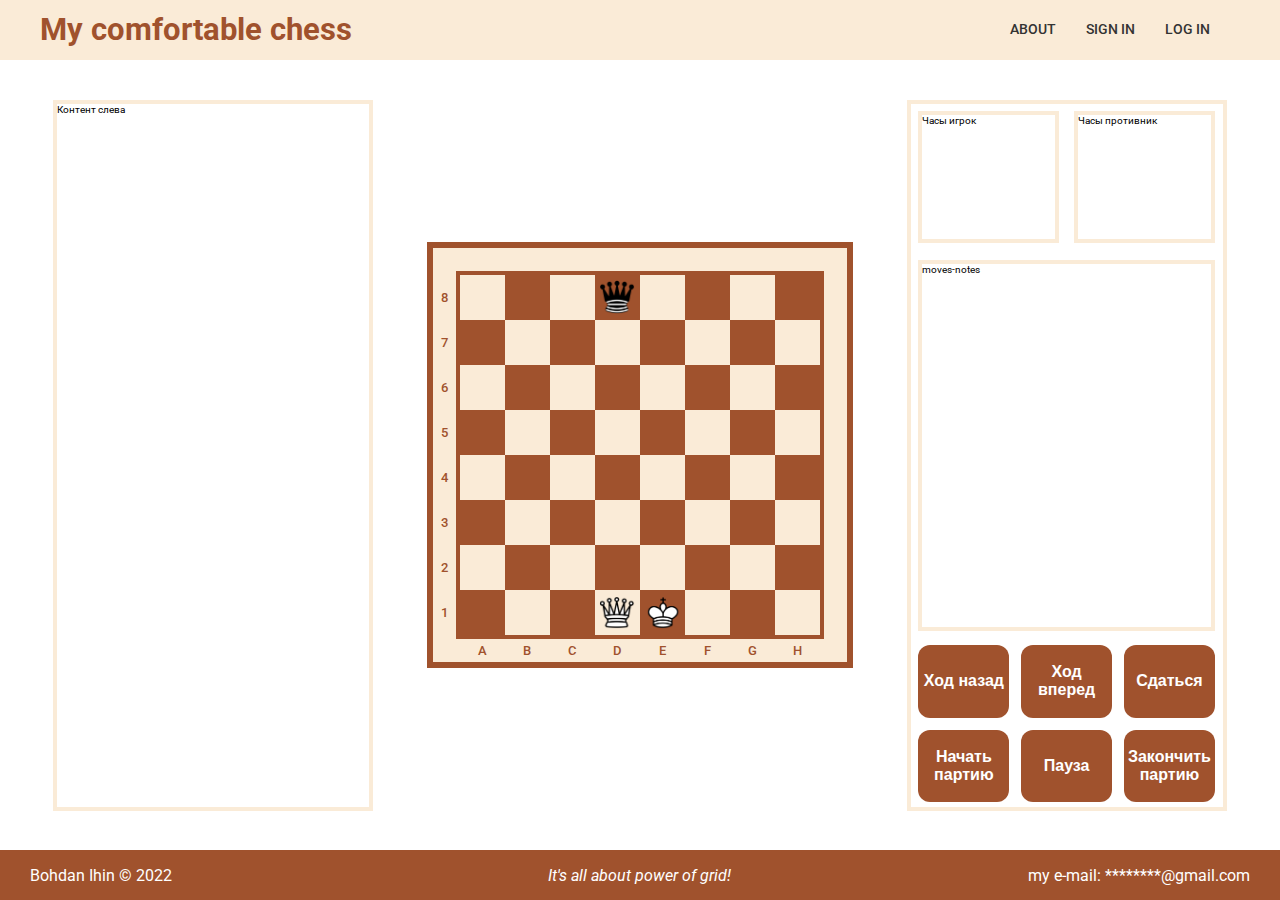
==== index.html @ 809a9d2a "Buttons, change names of files." ====
<!DOCTYPE html>
<html lang="en">
  <head>
    <meta charset="UTF-8" />
    <meta http-equiv="X-UA-Compatible" content="IE=edge" />
    <meta name="viewport" content="width=device-width, initial-scale=1.0" />
    <link rel="preconnect" href="https://fonts.googleapis.com" />
    <link rel="preconnect" href="https://fonts.gstatic.com" crossorigin />
    <link
      href="https://fonts.googleapis.com/css2?family=Roboto:wght@400;500;700&display=swap"
      rel="stylesheet"
    />
    <link rel="stylesheet" href="style.css" />
    <title>Bohdan chess app</title>
  </head>
  <body>
    <header class="main-header">
      <h1>My comfortable chess</h1>
      <nav>
        <ul class="main-nav">
          <li><a href="#" class="main-nav-link">About</a></li>
          <li><a href="#" class="main-nav-link">Sign in</a></li>
          <li><a href="#" class="main-nav-link">Log in</a></li>
        </ul>
      </nav>
    </header>
    <section class="section-left">Контент слева</section>
    <section class="сhess-board">
      <div class="border-left">
        <div>8</div>
        <div>7</div>
        <div>6</div>
        <div>5</div>
        <div>4</div>
        <div>3</div>
        <div>2</div>
        <div>1</div>
      </div>
      <div class="border-bottom">
        <div>A</div>
        <div>B</div>
        <div>C</div>
        <div>D</div>
        <div>E</div>
        <div>F</div>
        <div>G</div>
        <div>H</div>
      </div>
      <div class="board-center">
        <div class="a8"></div>
        <div class="b8 black"></div>
        <div class="c8"></div>
        <div class="d8 black">
          <img
            src="img/chess-black-queen.png"
            alt="Chess black queen"
            class="chessman"
          />
        </div>
        <div class="e8"></div>
        <div class="f8 black"></div>
        <div class="g8"></div>
        <div class="h8 black"></div>
        <div class="a7 black"></div>
        <div class="b7"></div>
        <div class="c7 black"></div>
        <div class="d7"></div>
        <div class="e7 black"></div>
        <div class="f7"></div>
        <div class="g7 black"></div>
        <div class="h7"></div>
        <div class="a6"></div>
        <div class="b6 black"></div>
        <div class="c6"></div>
        <div class="d6 black"></div>
        <div class="e6"></div>
        <div class="f6 black"></div>
        <div class="g6"></div>
        <div class="h6 black"></div>
        <div class="a5 black"></div>
        <div class="b5"></div>
        <div class="c5 black"></div>
        <div class="d5"></div>
        <div class="e5 black"></div>
        <div class="f5"></div>
        <div class="g5 black"></div>
        <div class="h5"></div>
        <div class="a4"></div>
        <div class="b4 black"></div>
        <div class="c4"></div>
        <div class="d4 black"></div>
        <div class="e4"></div>
        <div class="f4 black"></div>
        <div class="g4"></div>
        <div class="h4 black"></div>
        <div class="a3 black"></div>
        <div class="b3"></div>
        <div class="c3 black"></div>
        <div class="d3"></div>
        <div class="e3 black"></div>
        <div class="f3"></div>
        <div class="g3 black"></div>
        <div class="h3"></div>
        <div class="a2"></div>
        <div class="b2 black"></div>
        <div class="c2"></div>
        <div class="d2 black"></div>
        <div class="e2"></div>
        <div class="f2 black"></div>
        <div class="g2"></div>
        <div class="h2 black"></div>
        <div class="a1 black"></div>
        <div class="b1"></div>
        <div class="c1 black"></div>
        <div class="d1">
          <img
            src="img/chess-white-queen.png"
            alt="Chess white queen"
            class="chessman"
          />
        </div>
        <div class="e1 black">
          <img
            src="img/chess-white-king.png"
            alt="Chess white king"
            class="chessman"
          />
        </div>
        <div class="f1"></div>
        <div class="g1 black"></div>
        <div class="h1"></div>
      </div>
    </section>
    <section class="section-right">
      <div class="clock-left">Часы игрок</div>
      <div class="clock-right">Часы противник</div>
      <div class="moves-notes">moves-notes</div>
      <div class="six-buttons">
        <button class="btn">Ход назад</button>
        <button class="btn">Ход вперед</button>
        <button class="btn">Сдаться</button>   
        <button class="btn">Начать партию</button>
        <button class="btn">Пауза</button>
        <button class="btn">Закончить партию</button>
      </div>
    </section>
    <footer>
      <p class="copyright">Bohdan Ihin &#169 2022</p>
      <p class="tagline">It's all about power of grid!</p>
      <p class="e-mail">my e-mail: ********@gmail.com</p>
    </footer>
  </body>
</html>
---- style.css ----
/* GENERAL */

* {
  margin: 0;
  padding: 0;
  box-sizing: border-box;
}

html {
  font-size: 62.5%;
}

body {
  display: grid;
  grid-template-rows: 6rem 1fr 5rem;
  grid-template-columns: 1fr 1fr 1fr;
  align-items: center;
  font-family: "Roboto", sans-serif;
  height: 100vh;
}

/* HEADER */

.main-header {
  background-color: antiquewhite;
  color: sienna;
  padding-top: 0.8rem;
  padding-bottom: 1rem;
  grid-column: 1 / -1;
  height: 6rem;
  display: flex;
  align-items: center;
  justify-content: space-between;
}

h1 {
  text-align: left;
  margin-left: 4rem;
  font-size: 3.1rem;
}

.main-nav {
  display: flex;
  gap: 3rem;
  align-items: center;
  list-style: none;
  font-size: 1.4rem;
  text-transform: uppercase;
  margin-right: 7rem;
}

.main-nav-link:link,
.main-nav-link:visited {
  text-decoration: none;
  color: #333;
  font-weight: 500;
  transition: all 0.3s;
}

.main-nav-link:hover,
.main-nav-link:active {
  color: sienna;
}

/* SECTION LEFT */

.section-left {
  min-width: 30rem;
  grid-column: 1 / 2;
  grid-row: 2 / 3;
  width: 75%;
  height: 90%;
  justify-self: center;
  border: 4px solid antiquewhite;
}

/* SECTION CHESS BORDER */

.сhess-board {
  display: grid;
  grid-template-columns: 0.5fr repeat(8, 1fr) 0.5fr;
  grid-template-rows: 0.5fr repeat(8, 1fr) 0.5fr;
  background-color: antiquewhite;
  min-height: 40rem;
  min-width: 40rem;
  border: 6px solid sienna;
  grid-column: 2 / 3;
  grid-row: 2 / 3;
}

.border-left {
  grid-column: 1 / 2;
  grid-row: 2 / -2;
  display: grid;
  grid-auto-rows: repeat(8, 1fr);
  align-items: center;
  justify-items: center;
  color: sienna;
  font-size: 1.28rem;
  font-weight: 500;
  border-top: 4px solid antiquewhite;
  border-bottom: 4px solid antiquewhite;
}

.border-bottom {
  grid-column: 2 / -2;
  grid-row: -2 / -1;
  display: grid;
  grid-template-columns: repeat(8, 1fr);
  align-items: center;
  justify-items: center;
  color: sienna;
  font-size: 1.28rem;
  font-weight: 500;
  border-left: 4px solid antiquewhite;
  border-right: 4px solid antiquewhite;
}

.board-center {
  grid-column: 2 / -2;
  grid-row: 2 / -2;
  display: grid;
  grid-template-columns: repeat(8, 1fr);
  grid-template-rows: repeat(8, 1fr);
  border: 4px solid sienna;
}

.board-center div {
  display: flex;
  align-items: center;
  justify-content: center;
}

.black {
  background-color: sienna;
  aspect-ratio: 1 / 1;
}

.chessman {
  width: 80%;
}

/* SECTION RIGHT */

.section-right {
  min-width: 30rem;
  grid-column: 3 / 4;
  grid-row: 2 / 3;
  width: 75%;
  height: 90%;
  border: 4px solid antiquewhite;
  justify-self: center;
  display: grid;
  grid-template-columns: 1fr 1fr;
  grid-template-rows: 1.5fr 4fr 1.7fr;
}

.clock-left,
.clock-right,
.moves-notes {
  border: 4px solid #faebd7;
  width: 90%;
  height: 90%;
  align-self: center;
  justify-self: center;
}

.moves-notes,
.six-buttons {
  /* border: 4px solid antiquewhite; */
  grid-column: 1 / -1;
  width: 95%;
  height: 95%;
  align-self: center;
  justify-self: center;
}

.six-buttons {
  display: grid;
  grid-template-columns: repeat(3, 1fr);
  grid-template-rows: repeat(2, 1fr);
  align-items: center;
  justify-items: center;
  gap: 1.2rem;
}

.btn {
  display: inline-block;
  font-size: 1.6rem;
  font-weight: 600;
  color: #fff;
  background-color: sienna;
  width: 100%;
  height: 100%;
  border-radius: 12px;
  border: none;
  cursor: pointer;
  /* font-family: inherit; */
  transition: all 0.3s;
}

.btn:hover {
  color: #faebd7;
}

/* FOOTER */

footer {
  display: grid;
  grid-template-columns: 1fr 1fr 1fr;
  grid-template-rows: 5rem;
  align-items: center;
  background-color: sienna;
  color: white;
  font-size: 1.6rem;
  grid-column: 1 / -1;
  grid-row: 3 / 4;
  /* height: 5rem; */
}
.copyright {
  margin-left: 3rem;
  grid-column: 1 / 2;
  justify-self: left;
}

.tagline {
  font-style: italic;
  grid-column: 2 / 3;
  justify-self: center;
}

.e-mail {
  margin-right: 3rem;
  grid-column: 3 / 4;
  justify-self: right;
}
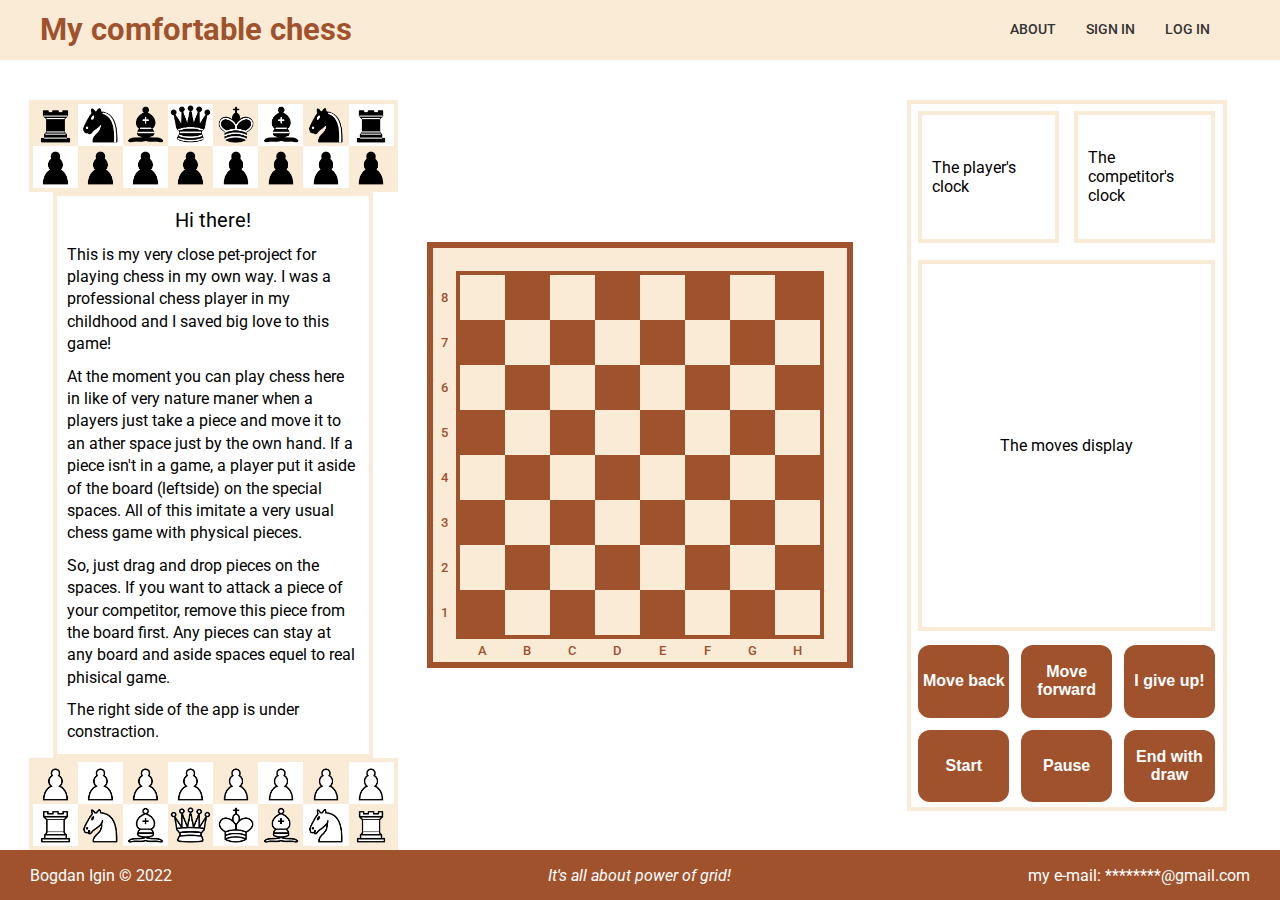
==== commit 023ab923: "Nature style game comlieted" ====
--- a/index.html
+++ b/index.html
@@ -10,8 +10,9 @@
       href="https://fonts.googleapis.com/css2?family=Roboto:wght@400;500;700&display=swap"
       rel="stylesheet"
     />
-    <link rel="stylesheet" href="style.css" />
-    <title>Bohdan chess app</title>
+    <link rel="stylesheet" href="css/moves.css">
+    <link rel="stylesheet" href="css/style.css" />
+    <title>Bogdan chess app</title>
   </head>
   <body>
     <header class="main-header">
@@ -24,8 +25,60 @@
         </ul>
       </nav>
     </header>
-    <section class="section-left">Контент слева</section>
-    <section class="сhess-board">
+    <section class="section-left">
+     <div class="side-board-container">
+      <div></div>
+      <div class="side-board-black">
+        <div class="color"><img src="img/chess-black-rook.png" class="black-rook" id="black-rook-1" alt=""></div>
+        <div><img src="img/chess-black-knight.png" class="black-knight" id="black-knight-1" alt=""></div>
+        <div class="color"><img src="img/chess-black-bishop.png" class="black-bishop" id="black-bishop-1" alt=""></div>
+        <div><img src="img/chess-black-queen.png" class="black-queen" id="black-queen" alt=""></div>
+        <div class="color"><img src="img/chess-black-king.png" class="black-king" id="black-king" alt=""></div>
+        <div><img src="img/chess-black-bishop.png" class="black-bishop" id="black-bishop-2" alt=""></div>
+        <div class="color"><img src="img/chess-black-knight.png" class="black-knight" id="black-knight-2"  alt=""></div>
+        <div><img src="img/chess-black-rook.png" class="black-rook" id="black-rook-2"  alt=""></div>
+        <div><img src="img/chess-black-pawn.png" class="black-pawn" id="black-pawn-1"  alt=""></div>
+        <div class="color"><img src="img/chess-black-pawn.png" class="black-pawn" id="black-pawn-2"  alt=""></div>
+        <div><img src="img/chess-black-pawn.png" class="black-pawn" id="black-pawn-3"  alt=""></div>
+        <div class="color"><img src="img/chess-black-pawn.png" class="black-pawn" id="black-pawn-4"  alt=""></div>
+        <div><img src="img/chess-black-pawn.png" class="black-pawn" id="black-pawn-5"  alt=""></div>
+        <div class="color"><img src="img/chess-black-pawn.png" class="black-pawn" id="black-pawn-6"  alt=""></div>
+        <div><img src="img/chess-black-pawn.png" class="black-pawn" id="black-pawn-7"  alt=""></div>
+        <div class="color"><img src="img/chess-black-pawn.png" class="black-pawn" id="black-pawn-8"  alt=""></div>
+      </div>
+      <div></div>
+     </div>
+     <div class="description">
+      <p>Hi there!</p>
+      <p>This is my very close pet-project for playing chess in my own way. I was a professional chess player in my childhood and I saved big love to this game!</p>
+      <p>At the moment you can play chess here in like of very nature maner when a players just take a piece and move it to an ather space just by the own hand. If a piece isn't in a game, a player put it aside of the board (leftside) on the special spaces. All of this imitate a very usual chess game with physical pieces.</p>
+      <p>So, just drag and drop pieces on the spaces. If you want to attack a piece of your competitor, remove this piece from the board first. Any pieces can stay at any board and aside spaces equel to real phisical game.</p>
+      <p>The right side of the app is under constraction.</p>
+     </div>
+     <div class="side-board-container">
+      <div></div>
+      <div class="side-board-white">
+        <div class="color"><img src="img/chess-white-pawn.png" class="white-pawn" id="white-pawn-1" alt=""></div>
+        <div><img src="img/chess-white-pawn.png" class="white-pawn" id="white-pawn-2" alt=""></div>
+        <div class="color"><img src="img/chess-white-pawn.png" class="white-pawn" id="white-pawn-3" alt=""></div>
+        <div><img src="img/chess-white-pawn.png" class="white-pawn" id="white-pawn-4" alt=""></div>
+        <div class="color"><img src="img/chess-white-pawn.png" class="white-pawn" id="white-pawn-5" alt=""></div>
+        <div><img src="img/chess-white-pawn.png" class="white-pawn" id="white-pawn-6" alt=""></div>
+        <div class="color"><img src="img/chess-white-pawn.png" class="white-pawn" id="white-pawn-7" alt=""></div>
+        <div><img src="img/chess-white-pawn.png" class="white-pawn" id="white-pawn-8" alt=""></div>
+        <div><img src="img/chess-white-rook.png" class="white-rook" id="white-rook-1"  alt=""></div>
+        <div class="color"><img src="img/chess-white-knight.png" class="white-knight" id="white-knight-1"  alt=""></div>
+        <div><img src="img/chess-white-bishop.png" class="white-bishop" id="white-bishop-1"  alt=""></div>
+        <div class="color"><img src="img/chess-white-queen.png" class="white-queen" id="white-queen"  alt=""></div>
+        <div><img src="img/chess-white-king.png" class="white-king" id="white-king"  alt=""></div>
+        <div class="color"><img src="img/chess-white-bishop.png" class="white-bishop" id="white-bishop-2"  alt=""></div>
+        <div><img src="img/chess-white-knight.png" class="white-knight" id="white-knight-2"  alt=""></div>
+        <div class="color"><img src="img/chess-white-rook.png" class="white-rook" id="white-rook-2"  alt=""></div>
+      </div>
+      <div></div>
+     </div>
+    </section>
+    <section class="chess-board">
       <div class="border-left">
         <div>8</div>
         <div>7</div>
@@ -50,13 +103,7 @@
         <div class="a8"></div>
         <div class="b8 black"></div>
         <div class="c8"></div>
-        <div class="d8 black">
-          <img
-            src="img/chess-black-queen.png"
-            alt="Chess black queen"
-            class="chessman"
-          />
-        </div>
+        <div class="d8 black"></div>
         <div class="e8"></div>
         <div class="f8 black"></div>
         <div class="g8"></div>
@@ -112,42 +159,37 @@
         <div class="a1 black"></div>
         <div class="b1"></div>
         <div class="c1 black"></div>
-        <div class="d1">
-          <img
-            src="img/chess-white-queen.png"
-            alt="Chess white queen"
-            class="chessman"
-          />
-        </div>
-        <div class="e1 black">
-          <img
-            src="img/chess-white-king.png"
-            alt="Chess white king"
-            class="chessman"
-          />
-        </div>
+        <div class="d1"></div>
+        <div class="e1 black"></div>
         <div class="f1"></div>
         <div class="g1 black"></div>
         <div class="h1"></div>
       </div>
     </section>
     <section class="section-right">
-      <div class="clock-left">Часы игрок</div>
-      <div class="clock-right">Часы противник</div>
-      <div class="moves-notes">moves-notes</div>
+      <div class="clock-left">
+        <p class="temp-label">The player's clock</p>
+      </div>
+      <div class="clock-right">
+        <p class="temp-label">The competitor's clock</p>
+      </div>
+      <div class="moves-notes">
+        <p class="temp-label">The moves display</p>
+      </div>
       <div class="six-buttons">
-        <button class="btn">Ход назад</button>
-        <button class="btn">Ход вперед</button>
-        <button class="btn">Сдаться</button>   
-        <button class="btn">Начать партию</button>
-        <button class="btn">Пауза</button>
-        <button class="btn">Закончить партию</button>
+        <button class="btn">Move back</button>
+        <button class="btn">Move forward</button>
+        <button class="btn">I give up!</button>   
+        <button class="btn">Start</button>
+        <button class="btn">Pause</button>
+        <button class="btn">End with draw</button>
       </div>
     </section>
     <footer>
-      <p class="copyright">Bohdan Ihin &#169 2022</p>
+      <p class="copyright">Bogdan Igin &#169 2022</p>
       <p class="tagline">It's all about power of grid!</p>
       <p class="e-mail">my e-mail: ********@gmail.com</p>
     </footer>
+    <script type="text/javascript" src="script/script.js"></script>
   </body>
 </html>
--- a/css/moves.css
+++ b/css/moves.css
@@ -0,0 +1,26 @@
+/* .piece {
+  display: none;
+  width: 10%;
+  height: auto;
+}
+
+.piece-position {
+  display: block;
+  position: absolute;
+}
+
+.position-a8 {
+  display: block;
+  position: absolute;
+  top: 6.25%;
+  left: 6.25%;
+  transform: translate(-50%, -50%);
+}
+
+.position-b8 {
+  display: block;
+  position: absolute;
+  top: 6.25%;
+  left: 18.75%;
+  transform: translate(-50%, -50%);
+} */
--- a/css/style.css
+++ b/css/style.css
@@ -0,0 +1,297 @@
+/* GENERAL */
+
+* {
+  margin: 0;
+  padding: 0;
+  box-sizing: border-box;
+}
+
+html {
+  font-size: 62.5%;
+}
+
+body {
+  display: grid;
+  grid-template-rows: 6rem 1fr 5rem;
+  grid-template-columns: 1fr 1fr 1fr;
+  align-items: center;
+  font-family: "Roboto", sans-serif;
+  height: 100vh;
+}
+
+/* HEADER */
+
+.main-header {
+  background-color: antiquewhite;
+  color: sienna;
+  padding-top: 0.8rem;
+  padding-bottom: 1rem;
+  grid-column: 1 / -1;
+  height: 6rem;
+  display: flex;
+  align-items: center;
+  justify-content: space-between;
+}
+
+h1 {
+  text-align: left;
+  margin-left: 4rem;
+  font-size: 3.1rem;
+}
+
+.main-nav {
+  display: flex;
+  gap: 3rem;
+  align-items: center;
+  list-style: none;
+  font-size: 1.4rem;
+  text-transform: uppercase;
+  margin-right: 7rem;
+}
+
+.main-nav-link:link,
+.main-nav-link:visited {
+  text-decoration: none;
+  color: #333;
+  font-weight: 500;
+  transition: all 0.3s;
+}
+
+.main-nav-link:hover,
+.main-nav-link:active {
+  color: sienna;
+}
+
+/* SECTION LEFT */
+
+.section-left {
+  min-width: 30rem;
+  grid-column: 1 / 2;
+  grid-row: 2 / 3;
+  height: 90%;
+  display: grid;
+}
+
+.side-board-container {
+  display: grid;
+  grid-template-columns: 0.5fr 8fr 0.5fr;
+  border-left: 6px solid transparent;
+  border-right: 6px solid transparent;
+}
+
+.side-board-black,
+.side-board-white {
+  display: grid;
+  grid-template-columns: repeat(8, 1fr);
+  grid-template-rows: 1fr 1fr;
+  aspect-ratio: 4 / 1;
+  border: 4px solid antiquewhite;
+}
+
+.side-board-white {
+  margin-top: auto;
+}
+
+.side-board-black div,
+.side-board-white div {
+  display: flex;
+  align-items: center;
+  justify-content: center;
+}
+
+.color {
+  background-color: antiquewhite;
+}
+
+.piece {
+  width: 90%;
+}
+
+.description {
+  width: 75%;
+  align-self: center;
+  justify-self: center;
+  padding: 1rem;
+  font-size: 1.6rem;
+  line-height: 1.4;
+  border: 4px solid antiquewhite;
+}
+
+.description p:first-child {
+  text-align: center;
+  font-size: 2rem;
+}
+
+.description p:not(:last-child) {
+  margin-bottom: 1rem;
+}
+
+/* SECTION CHESS BORDER */
+
+.chess-board {
+  display: grid;
+  grid-template-columns: 0.5fr repeat(8, 1fr) 0.5fr;
+  grid-template-rows: 0.5fr repeat(8, 1fr) 0.5fr;
+  background-color: antiquewhite;
+  min-height: 40rem;
+  min-width: 40rem;
+  border: 6px solid sienna;
+  grid-column: 2 / 3;
+  grid-row: 2 / 3;
+}
+
+.border-left {
+  grid-column: 1 / 2;
+  grid-row: 2 / -2;
+  display: grid;
+  grid-auto-rows: repeat(8, 1fr);
+  align-items: center;
+  justify-items: center;
+  color: sienna;
+  font-size: 1.28rem;
+  font-weight: 500;
+  border-top: 4px solid antiquewhite;
+  border-bottom: 4px solid antiquewhite;
+}
+
+.border-bottom {
+  grid-column: 2 / -2;
+  grid-row: -2 / -1;
+  display: grid;
+  grid-template-columns: repeat(8, 1fr);
+  align-items: center;
+  justify-items: center;
+  color: sienna;
+  font-size: 1.28rem;
+  font-weight: 500;
+  border-left: 4px solid antiquewhite;
+  border-right: 4px solid antiquewhite;
+}
+
+.board-center {
+  grid-column: 2 / -2;
+  grid-row: 2 / -2;
+  display: grid;
+  grid-template-columns: repeat(8, 1fr);
+  grid-template-rows: repeat(8, 1fr);
+  /* position: relative; */
+  border: 4px solid sienna;
+}
+
+.board-center div {
+  display: flex;
+  align-items: center;
+  justify-content: center;
+}
+
+.black {
+  background-color: sienna;
+  aspect-ratio: 1 / 1;
+}
+
+/* SECTION RIGHT */
+
+.section-right {
+  min-width: 30rem;
+  grid-column: 3 / 4;
+  grid-row: 2 / 3;
+  width: 75%;
+  height: 90%;
+  border: 4px solid antiquewhite;
+  justify-self: center;
+  display: grid;
+  grid-template-columns: 1fr 1fr;
+  grid-template-rows: 1.5fr 4fr 1.7fr;
+}
+
+.clock-left,
+.clock-right,
+.moves-notes {
+  border: 4px solid #faebd7;
+  width: 90%;
+  height: 90%;
+  align-self: center;
+  justify-self: center;
+}
+
+.moves-notes,
+.six-buttons {
+  /* border: 4px solid antiquewhite; */
+  grid-column: 1 / -1;
+  width: 95%;
+  height: 95%;
+  align-self: center;
+  justify-self: center;
+}
+
+.clock-left,
+.clock-right,
+.moves-notes {
+  display: flex;
+  align-items: center;
+  justify-content: center;
+}
+.temp-label {
+  font-size: 1.6rem;
+  padding: 1rem;
+}
+
+.six-buttons {
+  display: grid;
+  grid-template-columns: repeat(3, 1fr);
+  grid-template-rows: repeat(2, 1fr);
+  align-items: center;
+  justify-items: center;
+  gap: 1.2rem;
+}
+
+.btn {
+  display: inline-block;
+  font-size: 1.6rem;
+  font-weight: 600;
+  color: #fff;
+  background-color: sienna;
+  width: 100%;
+  height: 100%;
+  border-radius: 12px;
+  border: none;
+  cursor: pointer;
+  /* font-family: inherit; */
+  transition: all 0.3s;
+}
+
+.btn:hover {
+  color: #faebd7;
+}
+
+/* FOOTER */
+
+footer {
+  display: grid;
+  grid-template-columns: 1fr 1fr 1fr;
+  grid-template-rows: 5rem;
+  align-items: center;
+  background-color: sienna;
+  color: white;
+  font-size: 1.6rem;
+  grid-column: 1 / -1;
+  grid-row: 3 / 4;
+  /* height: 5rem; */
+}
+.copyright {
+  margin-left: 3rem;
+  grid-column: 1 / 2;
+  justify-self: left;
+}
+
+.tagline {
+  font-style: italic;
+  grid-column: 2 / 3;
+  justify-self: center;
+}
+
+.e-mail {
+  margin-right: 3rem;
+  grid-column: 3 / 4;
+  justify-self: right;
+}
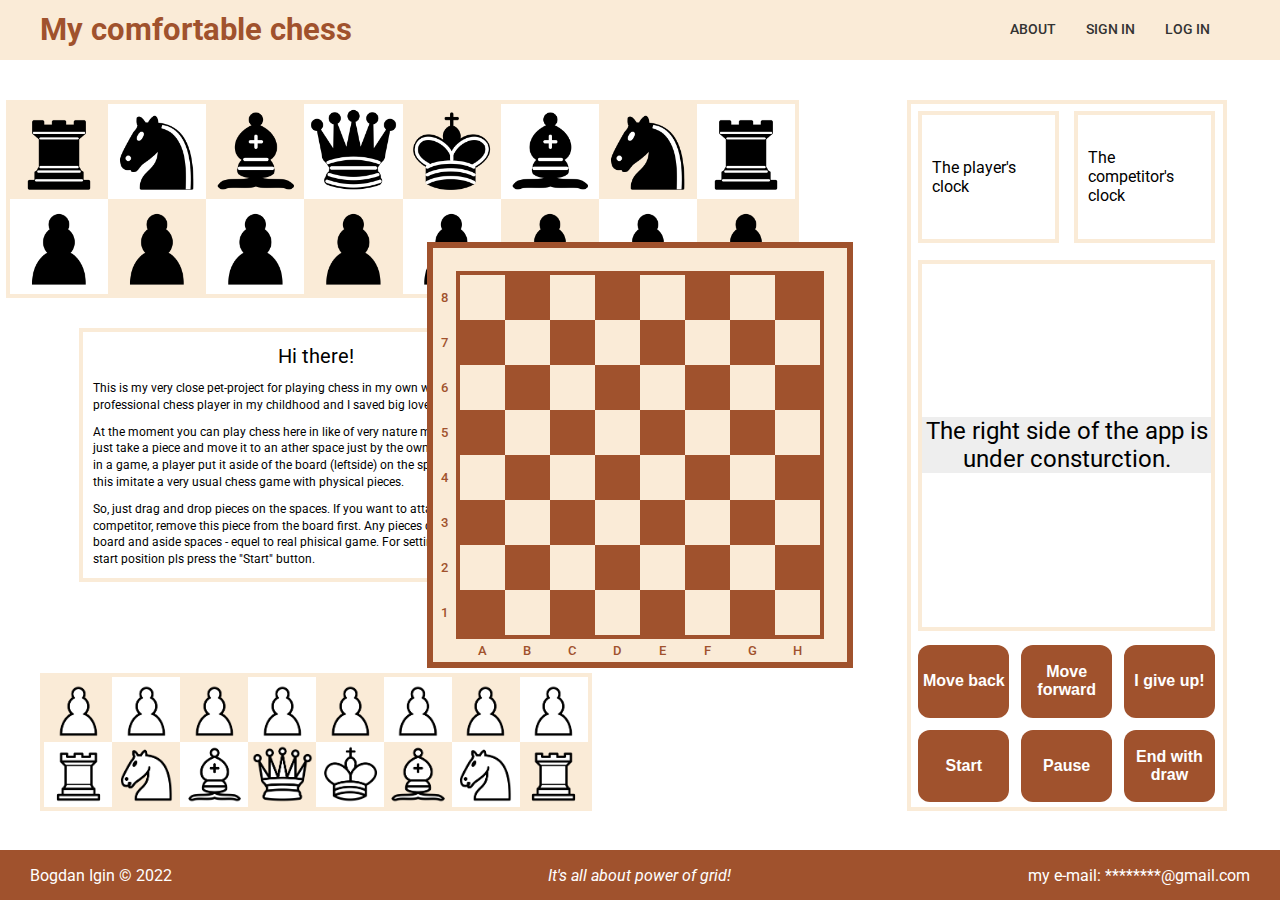
==== commit 8ecdc01e: "Setting start position, animation of pieces." ====
--- a/index.html
+++ b/index.html
@@ -12,6 +12,7 @@
     />
     <link rel="stylesheet" href="css/moves.css">
     <link rel="stylesheet" href="css/style.css" />
+    <link rel="stylesheet" href="css/queries.css" />
     <title>Bogdan chess app</title>
   </head>
   <body>
@@ -51,9 +52,8 @@
      <div class="description">
       <p>Hi there!</p>
       <p>This is my very close pet-project for playing chess in my own way. I was a professional chess player in my childhood and I saved big love to this game!</p>
-      <p>At the moment you can play chess here in like of very nature maner when a players just take a piece and move it to an ather space just by the own hand. If a piece isn't in a game, a player put it aside of the board (leftside) on the special spaces. All of this imitate a very usual chess game with physical pieces.</p>
-      <p>So, just drag and drop pieces on the spaces. If you want to attack a piece of your competitor, remove this piece from the board first. Any pieces can stay at any board and aside spaces equel to real phisical game.</p>
-      <p>The right side of the app is under constraction.</p>
+      <p>At the moment you can play chess here in like of very nature maner when a player just take a piece and move it to an ather space just by the own hand. If a piece isn't in a game, a player put it aside of the board (leftside) on the special spaces. All of this imitate a very usual chess game with physical pieces.</p>
+      <p>So, just drag and drop pieces on the spaces. If you want to attack a piece of your competitor, remove this piece from the board first. Any pieces can stay at any board and aside spaces - equel to real phisical game. For setting all pieces on the start position pls press the "Start" button.</p>
      </div>
      <div class="side-board-container">
       <div></div>
@@ -100,70 +100,70 @@
         <div>H</div>
       </div>
       <div class="board-center">
-        <div class="a8"></div>
-        <div class="b8 black"></div>
-        <div class="c8"></div>
-        <div class="d8 black"></div>
-        <div class="e8"></div>
-        <div class="f8 black"></div>
-        <div class="g8"></div>
-        <div class="h8 black"></div>
-        <div class="a7 black"></div>
-        <div class="b7"></div>
-        <div class="c7 black"></div>
-        <div class="d7"></div>
-        <div class="e7 black"></div>
-        <div class="f7"></div>
-        <div class="g7 black"></div>
-        <div class="h7"></div>
-        <div class="a6"></div>
-        <div class="b6 black"></div>
-        <div class="c6"></div>
-        <div class="d6 black"></div>
-        <div class="e6"></div>
-        <div class="f6 black"></div>
-        <div class="g6"></div>
-        <div class="h6 black"></div>
-        <div class="a5 black"></div>
-        <div class="b5"></div>
-        <div class="c5 black"></div>
-        <div class="d5"></div>
-        <div class="e5 black"></div>
-        <div class="f5"></div>
-        <div class="g5 black"></div>
-        <div class="h5"></div>
-        <div class="a4"></div>
-        <div class="b4 black"></div>
-        <div class="c4"></div>
-        <div class="d4 black"></div>
-        <div class="e4"></div>
-        <div class="f4 black"></div>
-        <div class="g4"></div>
-        <div class="h4 black"></div>
-        <div class="a3 black"></div>
-        <div class="b3"></div>
-        <div class="c3 black"></div>
-        <div class="d3"></div>
-        <div class="e3 black"></div>
-        <div class="f3"></div>
-        <div class="g3 black"></div>
-        <div class="h3"></div>
-        <div class="a2"></div>
-        <div class="b2 black"></div>
-        <div class="c2"></div>
-        <div class="d2 black"></div>
-        <div class="e2"></div>
-        <div class="f2 black"></div>
-        <div class="g2"></div>
-        <div class="h2 black"></div>
-        <div class="a1 black"></div>
-        <div class="b1"></div>
-        <div class="c1 black"></div>
-        <div class="d1"></div>
-        <div class="e1 black"></div>
-        <div class="f1"></div>
-        <div class="g1 black"></div>
-        <div class="h1"></div>
+        <div id="a8"></div>
+        <div id="b8" class="black"></div>
+        <div id="c8"></div>
+        <div id="d8" class="black"></div>
+        <div id="e8"></div>
+        <div id="f8" class="black"></div>
+        <div id="g8"></div>
+        <div id="h8" class="black"></div>
+        <div id="a7" class="black"></div>
+        <div id="b7"></div>
+        <div id="c7" class="black"></div>
+        <div id="d7"></div>
+        <div id="e7" class="black"></div>
+        <div id="f7"></div>
+        <div id="g7" class="black"></div>
+        <div id="h7"></div>
+        <div id="a6"></div>
+        <div id="b6" class="black"></div>
+        <div id="c6"></div>
+        <div id="d6" class="black"></div>
+        <div id="e6"></div>
+        <div id="f6" class="black"></div>
+        <div id="g6"></div>
+        <div id="h6" class="black"></div>
+        <div id="a5" class="black"></div>
+        <div id="b5"></div>
+        <div id="c5" class="black"></div>
+        <div id="d5"></div>
+        <div id="e5" class="black"></div>
+        <div id="f5"></div>
+        <div id="g5" class="black"></div>
+        <div id="h5"></div>
+        <div id="a4"></div>
+        <div id="b4" class="black"></div>
+        <div id="c4"></div>
+        <div id="d4" class="black"></div>
+        <div id="e4"></div>
+        <div id="f4" class="black"></div>
+        <div id="g4"></div>
+        <div id="h4" class="black"></div>
+        <div id="a3" class="black"></div>
+        <div id="b3"></div>
+        <div id="c3" class="black"></div>
+        <div id="d3"></div>
+        <div id="e3" class="black"></div>
+        <div id="f3"></div>
+        <div id="g3" class="black"></div>
+        <div id="h3"></div>
+        <div id="a2"></div>
+        <div id="b2" class="black"></div>
+        <div id="c2"></div>
+        <div id="d2" class="black"></div>
+        <div id="e2"></div>
+        <div id="f2" class="black"></div>
+        <div id="g2"></div>
+        <div id="h2" class="black"></div>
+        <div id="a1" class="black"></div>
+        <div id="b1"></div>
+        <div id="c1" class="black"></div>
+        <div id="d1"></div>
+        <div id="e1" class="black"></div>
+        <div id="f1"></div>
+        <div id="g1" class="black"></div>
+        <div id="h1"></div>
       </div>
     </section>
     <section class="section-right">
@@ -174,13 +174,13 @@
         <p class="temp-label">The competitor's clock</p>
       </div>
       <div class="moves-notes">
-        <p class="temp-label">The moves display</p>
+        <p class="temp-label-1">The right side of the app is under consturction.</p>
       </div>
       <div class="six-buttons">
         <button class="btn">Move back</button>
         <button class="btn">Move forward</button>
         <button class="btn">I give up!</button>   
-        <button class="btn">Start</button>
+        <button class="btn btn-start">Start</button>
         <button class="btn">Pause</button>
         <button class="btn">End with draw</button>
       </div>
--- a/css/style.css
+++ b/css/style.css
@@ -105,6 +105,11 @@
 
 .piece {
   width: 90%;
+  transition: all 0.3s;
+}
+
+.piece:hover {
+  transform: translate(0, -3.5%);
 }
 
 .description {
@@ -112,7 +117,7 @@
   align-self: center;
   justify-self: center;
   padding: 1rem;
-  font-size: 1.6rem;
+  font-size: 1.4rem;
   line-height: 1.4;
   border: 4px solid antiquewhite;
 }
@@ -234,6 +239,12 @@
 .temp-label {
   font-size: 1.6rem;
   padding: 1rem;
+}
+
+.temp-label-1 {
+  font-size: 2.4rem;
+  text-align: center;
+  background-color: #eee;
 }
 
 .six-buttons {
--- a/css/queries.css
+++ b/css/queries.css
@@ -0,0 +1,6 @@
+/* before 1536x864 px*/
+@media (max-width: 96em) {
+  .description {
+    font-size: 1.2rem;
+  }
+}
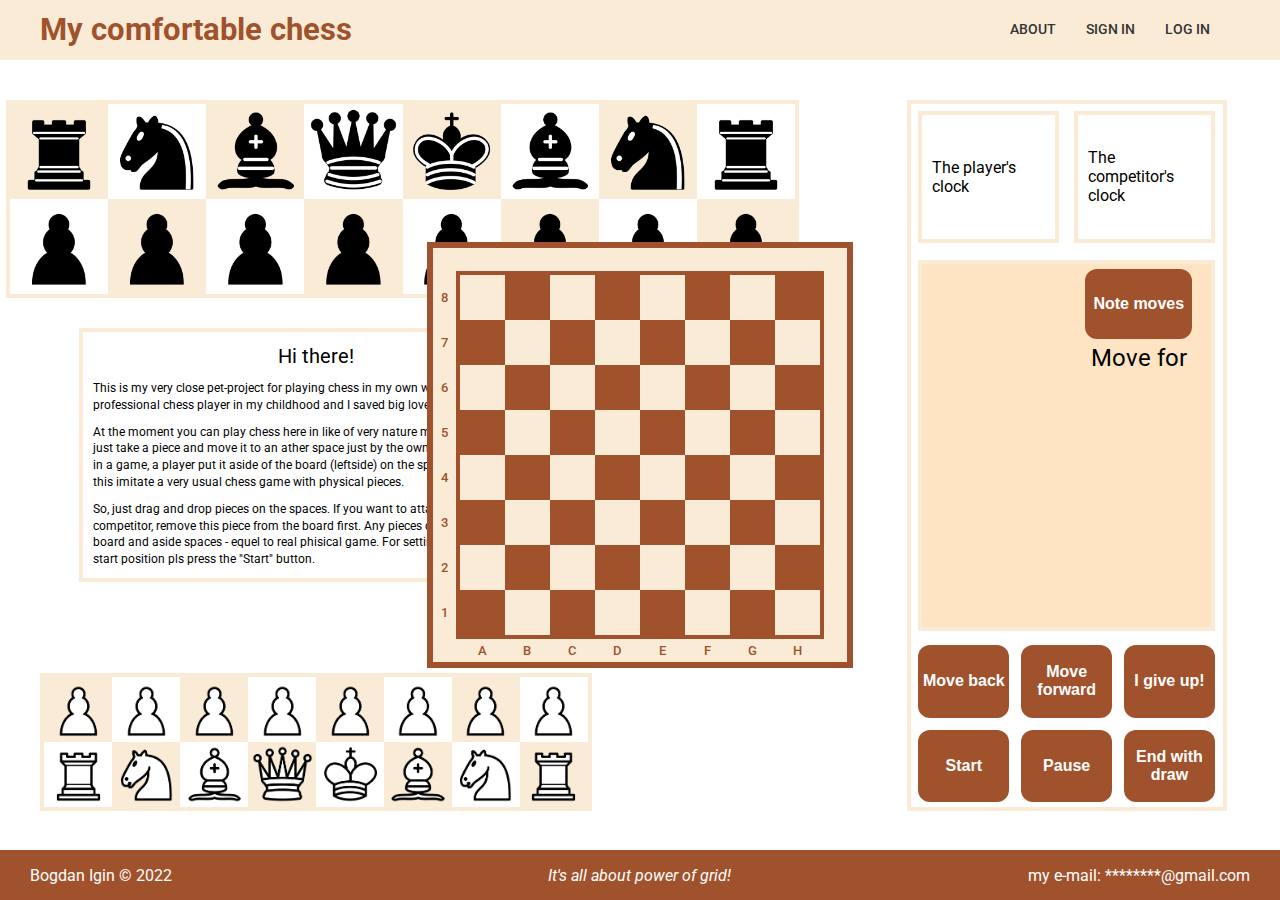
==== commit 4fcf02e3: "Refactoring of start position, noting of moves" ====
--- a/index.html
+++ b/index.html
@@ -174,7 +174,12 @@
         <p class="temp-label">The competitor's clock</p>
       </div>
       <div class="moves-notes">
-        <p class="temp-label-1">The right side of the app is under consturction.</p>
+        <div class="moves-notes-content"></div>
+        <div class="moves-notes-content">
+          <button class="btn-notes">Note moves</button>
+          <p class="move-for">Move for</p>
+          <p class="whose-move"></p>
+        </div>
       </div>
       <div class="six-buttons">
         <button class="btn">Move back</button>
--- a/css/style.css
+++ b/css/style.css
@@ -234,17 +234,44 @@
 .moves-notes {
   display: flex;
   align-items: center;
-  justify-content: center;
-}
+  justify-content: space-between;
+}
+
 .temp-label {
   font-size: 1.6rem;
   padding: 1rem;
 }
 
-.temp-label-1 {
-  font-size: 2.4rem;
-  text-align: center;
-  background-color: #eee;
+.moves-notes-content {
+  width: 50%;
+  height: 100%;
+  padding: 5px;
+  background-color: bisque;
+  display: flex;
+  flex-direction: column;
+  align-items: center;
+  justify-content: start;
+}
+
+.btn-notes {
+  display: inline-block;
+  width: 80%;
+  height: 20%;
+  display: inline-block;
+  font-size: 1.6rem;
+  font-weight: 600;
+  color: #fff;
+  background-color: sienna;
+  border-radius: 12px;
+  border: none;
+  cursor: pointer;
+  transition: all 0.3s;
+}
+
+.move-for,
+.whose-move {
+  font-size: 24px;
+  padding: 5px;
 }
 
 .six-buttons {
@@ -271,7 +298,7 @@
   transition: all 0.3s;
 }
 
-.btn:hover {
+.btn:hover, .btn-notes:hover {
   color: #faebd7;
 }
 
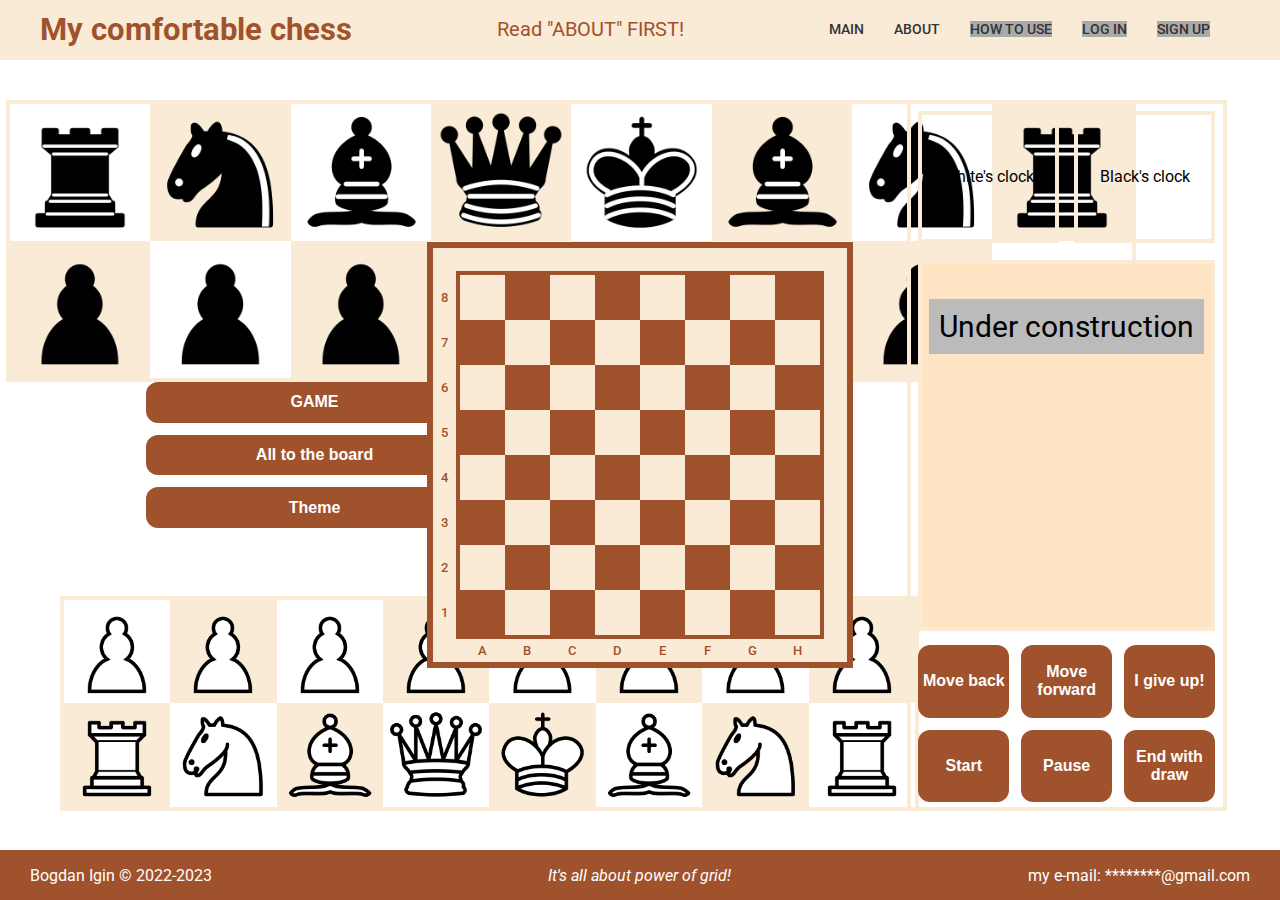
==== commit 48e638a3: "Move pieses to and from main board + page "About"" ====
--- a/index.html
+++ b/index.html
@@ -16,185 +16,197 @@
     <title>Bogdan chess app</title>
   </head>
   <body>
-    <header class="main-header">
-      <h1>My comfortable chess</h1>
-      <nav>
-        <ul class="main-nav">
-          <li><a href="#" class="main-nav-link">About</a></li>
-          <li><a href="#" class="main-nav-link">Sign in</a></li>
-          <li><a href="#" class="main-nav-link">Log in</a></li>
-        </ul>
-      </nav>
-    </header>
-    <section class="section-left">
-     <div class="side-board-container">
-      <div></div>
-      <div class="side-board-black">
-        <div class="color"><img src="img/chess-black-rook.png" class="black-rook" id="black-rook-1" alt=""></div>
-        <div><img src="img/chess-black-knight.png" class="black-knight" id="black-knight-1" alt=""></div>
-        <div class="color"><img src="img/chess-black-bishop.png" class="black-bishop" id="black-bishop-1" alt=""></div>
-        <div><img src="img/chess-black-queen.png" class="black-queen" id="black-queen" alt=""></div>
-        <div class="color"><img src="img/chess-black-king.png" class="black-king" id="black-king" alt=""></div>
-        <div><img src="img/chess-black-bishop.png" class="black-bishop" id="black-bishop-2" alt=""></div>
-        <div class="color"><img src="img/chess-black-knight.png" class="black-knight" id="black-knight-2"  alt=""></div>
-        <div><img src="img/chess-black-rook.png" class="black-rook" id="black-rook-2"  alt=""></div>
-        <div><img src="img/chess-black-pawn.png" class="black-pawn" id="black-pawn-1"  alt=""></div>
-        <div class="color"><img src="img/chess-black-pawn.png" class="black-pawn" id="black-pawn-2"  alt=""></div>
-        <div><img src="img/chess-black-pawn.png" class="black-pawn" id="black-pawn-3"  alt=""></div>
-        <div class="color"><img src="img/chess-black-pawn.png" class="black-pawn" id="black-pawn-4"  alt=""></div>
-        <div><img src="img/chess-black-pawn.png" class="black-pawn" id="black-pawn-5"  alt=""></div>
-        <div class="color"><img src="img/chess-black-pawn.png" class="black-pawn" id="black-pawn-6"  alt=""></div>
-        <div><img src="img/chess-black-pawn.png" class="black-pawn" id="black-pawn-7"  alt=""></div>
-        <div class="color"><img src="img/chess-black-pawn.png" class="black-pawn" id="black-pawn-8"  alt=""></div>
+    <div class="main-grid">
+      <header class="main-header">
+        <h1>My comfortable chess</h1>
+        <span>Read "ABOUT" FIRST!</span>
+        <nav>
+          <ul class="main-nav">
+            <li><a href="#" class="main-nav-link">Main</a></li>
+            <li><a href="about.html" class="main-nav-link">About</a></li>
+            <li><a href="#" style="background-color: #aaa" class="main-nav-link under-constr">How to use</a></li>
+            <li><a href="#" style="background-color: #aaa" class="main-nav-link under-constr">Log in</a></li>
+            <li><a href="#" style="background-color: #aaa" class="main-nav-link under-constr">Sign up</a></li>
+          </ul>
+        </nav>
+      </header>
+      <section class="section-left">
+      <div class="side-board-container">
+        <div></div>
+        <div class="side-board-black">
+          <div id="a8-side"><img src="img/chess-black-rook.png" class="black-rook" id="black-rook-1" alt=""></div>
+          <div id="b8-side" class="color"><img src="img/chess-black-knight.png" class="black-knight" id="black-knight-1" alt=""></div>
+          <div id="c8-side"><img src="img/chess-black-bishop.png" class="black-bishop" id="black-bishop-1" alt=""></div>
+          <div id="d8-side" class="color"><img src="img/chess-black-queen.png" class="black-queen" id="black-queen" alt=""></div>
+          <div id="e8-side"><img src="img/chess-black-king.png" class="black-king" id="black-king" alt=""></div>
+          <div id="f8-side" class="color"><img src="img/chess-black-bishop.png" class="black-bishop" id="black-bishop-2" alt=""></div>
+          <div id="g8-side"><img src="img/chess-black-knight.png" class="black-knight" id="black-knight-2"  alt=""></div>
+          <div id="h8-side" class="color"><img src="img/chess-black-rook.png" class="black-rook" id="black-rook-2"  alt=""></div>
+          <div id="a7-side" class="color"><img src="img/chess-black-pawn.png" class="black-pawn" id="black-pawn-1"  alt=""></div>
+          <div id="b7-side"><img src="img/chess-black-pawn.png" class="black-pawn" id="black-pawn-2"  alt=""></div>
+          <div id="c7-side" class="color"><img src="img/chess-black-pawn.png" class="black-pawn" id="black-pawn-3"  alt=""></div>
+          <div id="d7-side"><img src="img/chess-black-pawn.png" class="black-pawn" id="black-pawn-4"  alt=""></div>
+          <div id="e7-side" class="color"><img src="img/chess-black-pawn.png" class="black-pawn" id="black-pawn-5"  alt=""></div>
+          <div id="f7-side"><img src="img/chess-black-pawn.png" class="black-pawn" id="black-pawn-6"  alt=""></div>
+          <div id="g7-side" class="color"><img src="img/chess-black-pawn.png" class="black-pawn" id="black-pawn-7"  alt=""></div>
+          <div id="h7-side"><img src="img/chess-black-pawn.png" class="black-pawn" id="black-pawn-8"  alt=""></div>
+        </div>
+        <div></div>
       </div>
-      <div></div>
-     </div>
-     <div class="description">
-      <p>Hi there!</p>
-      <p>This is my very close pet-project for playing chess in my own way. I was a professional chess player in my childhood and I saved big love to this game!</p>
-      <p>At the moment you can play chess here in like of very nature maner when a player just take a piece and move it to an ather space just by the own hand. If a piece isn't in a game, a player put it aside of the board (leftside) on the special spaces. All of this imitate a very usual chess game with physical pieces.</p>
-      <p>So, just drag and drop pieces on the spaces. If you want to attack a piece of your competitor, remove this piece from the board first. Any pieces can stay at any board and aside spaces - equel to real phisical game. For setting all pieces on the start position pls press the "Start" button.</p>
-     </div>
-     <div class="side-board-container">
-      <div></div>
-      <div class="side-board-white">
-        <div class="color"><img src="img/chess-white-pawn.png" class="white-pawn" id="white-pawn-1" alt=""></div>
-        <div><img src="img/chess-white-pawn.png" class="white-pawn" id="white-pawn-2" alt=""></div>
-        <div class="color"><img src="img/chess-white-pawn.png" class="white-pawn" id="white-pawn-3" alt=""></div>
-        <div><img src="img/chess-white-pawn.png" class="white-pawn" id="white-pawn-4" alt=""></div>
-        <div class="color"><img src="img/chess-white-pawn.png" class="white-pawn" id="white-pawn-5" alt=""></div>
-        <div><img src="img/chess-white-pawn.png" class="white-pawn" id="white-pawn-6" alt=""></div>
-        <div class="color"><img src="img/chess-white-pawn.png" class="white-pawn" id="white-pawn-7" alt=""></div>
-        <div><img src="img/chess-white-pawn.png" class="white-pawn" id="white-pawn-8" alt=""></div>
-        <div><img src="img/chess-white-rook.png" class="white-rook" id="white-rook-1"  alt=""></div>
-        <div class="color"><img src="img/chess-white-knight.png" class="white-knight" id="white-knight-1"  alt=""></div>
-        <div><img src="img/chess-white-bishop.png" class="white-bishop" id="white-bishop-1"  alt=""></div>
-        <div class="color"><img src="img/chess-white-queen.png" class="white-queen" id="white-queen"  alt=""></div>
-        <div><img src="img/chess-white-king.png" class="white-king" id="white-king"  alt=""></div>
-        <div class="color"><img src="img/chess-white-bishop.png" class="white-bishop" id="white-bishop-2"  alt=""></div>
-        <div><img src="img/chess-white-knight.png" class="white-knight" id="white-knight-2"  alt=""></div>
-        <div class="color"><img src="img/chess-white-rook.png" class="white-rook" id="white-rook-2"  alt=""></div>
+      <div class="buttons-container-left">
+        <div></div>
+        <div class="buttons-section-left">
+          <button>GAME</button>
+          <button>ANALYSIS</button>
+          <button>All to the board</button>
+          <button>All from the board</button>
+          <button>Theme</button>
+          <button>(reserve)</button>
+        </div>
+        <div></div>
       </div>
-      <div></div>
-     </div>
-    </section>
-    <section class="chess-board">
-      <div class="border-left">
-        <div>8</div>
-        <div>7</div>
-        <div>6</div>
-        <div>5</div>
-        <div>4</div>
-        <div>3</div>
-        <div>2</div>
-        <div>1</div>
+      <div class="side-board-container">
+        <div></div>
+        <div class="side-board-white">
+          <div id="a2-side"><img src="img/chess-white-pawn.png" class="white-pawn" id="white-pawn-1" alt=""></div>
+          <div id="b2-side" class="color"><img src="img/chess-white-pawn.png" class="white-pawn" id="white-pawn-2" alt=""></div>
+          <div id="c2-side"><img src="img/chess-white-pawn.png" class="white-pawn" id="white-pawn-3" alt=""></div>
+          <div id="d2-side" class="color"><img src="img/chess-white-pawn.png" class="white-pawn" id="white-pawn-4" alt=""></div>
+          <div id="e2-side"><img src="img/chess-white-pawn.png" class="white-pawn" id="white-pawn-5" alt=""></div>
+          <div id="f2-side" class="color"><img src="img/chess-white-pawn.png" class="white-pawn" id="white-pawn-6" alt=""></div>
+          <div id="g2-side"><img src="img/chess-white-pawn.png" class="white-pawn" id="white-pawn-7" alt=""></div>
+          <div id="h2-side" class="color"><img src="img/chess-white-pawn.png" class="white-pawn" id="white-pawn-8" alt=""></div>
+          <div id="a1-side" class="color"><img src="img/chess-white-rook.png" class="white-rook" id="white-rook-1"  alt=""></div>
+          <div id="b1-side"><img src="img/chess-white-knight.png" class="white-knight" id="white-knight-1"  alt=""></div>
+          <div id="c1-side" class="color"><img src="img/chess-white-bishop.png" class="white-bishop" id="white-bishop-1"  alt=""></div>
+          <div id="d1-side"><img src="img/chess-white-queen.png" class="white-queen" id="white-queen"  alt=""></div>
+          <div id="e1-side" class="color"><img src="img/chess-white-king.png" class="white-king" id="white-king"  alt=""></div>
+          <div id="f1-side"><img src="img/chess-white-bishop.png" class="white-bishop" id="white-bishop-2"  alt=""></div>
+          <div id="g1-side" class="color"><img src="img/chess-white-knight.png" class="white-knight" id="white-knight-2"  alt=""></div>
+          <div id="h1-side"><img src="img/chess-white-rook.png" class="white-rook" id="white-rook-2"  alt=""></div>
+        </div>
+        <div></div>
       </div>
-      <div class="border-bottom">
-        <div>A</div>
-        <div>B</div>
-        <div>C</div>
-        <div>D</div>
-        <div>E</div>
-        <div>F</div>
-        <div>G</div>
-        <div>H</div>
-      </div>
-      <div class="board-center">
-        <div id="a8"></div>
-        <div id="b8" class="black"></div>
-        <div id="c8"></div>
-        <div id="d8" class="black"></div>
-        <div id="e8"></div>
-        <div id="f8" class="black"></div>
-        <div id="g8"></div>
-        <div id="h8" class="black"></div>
-        <div id="a7" class="black"></div>
-        <div id="b7"></div>
-        <div id="c7" class="black"></div>
-        <div id="d7"></div>
-        <div id="e7" class="black"></div>
-        <div id="f7"></div>
-        <div id="g7" class="black"></div>
-        <div id="h7"></div>
-        <div id="a6"></div>
-        <div id="b6" class="black"></div>
-        <div id="c6"></div>
-        <div id="d6" class="black"></div>
-        <div id="e6"></div>
-        <div id="f6" class="black"></div>
-        <div id="g6"></div>
-        <div id="h6" class="black"></div>
-        <div id="a5" class="black"></div>
-        <div id="b5"></div>
-        <div id="c5" class="black"></div>
-        <div id="d5"></div>
-        <div id="e5" class="black"></div>
-        <div id="f5"></div>
-        <div id="g5" class="black"></div>
-        <div id="h5"></div>
-        <div id="a4"></div>
-        <div id="b4" class="black"></div>
-        <div id="c4"></div>
-        <div id="d4" class="black"></div>
-        <div id="e4"></div>
-        <div id="f4" class="black"></div>
-        <div id="g4"></div>
-        <div id="h4" class="black"></div>
-        <div id="a3" class="black"></div>
-        <div id="b3"></div>
-        <div id="c3" class="black"></div>
-        <div id="d3"></div>
-        <div id="e3" class="black"></div>
-        <div id="f3"></div>
-        <div id="g3" class="black"></div>
-        <div id="h3"></div>
-        <div id="a2"></div>
-        <div id="b2" class="black"></div>
-        <div id="c2"></div>
-        <div id="d2" class="black"></div>
-        <div id="e2"></div>
-        <div id="f2" class="black"></div>
-        <div id="g2"></div>
-        <div id="h2" class="black"></div>
-        <div id="a1" class="black"></div>
-        <div id="b1"></div>
-        <div id="c1" class="black"></div>
-        <div id="d1"></div>
-        <div id="e1" class="black"></div>
-        <div id="f1"></div>
-        <div id="g1" class="black"></div>
-        <div id="h1"></div>
-      </div>
-    </section>
-    <section class="section-right">
-      <div class="clock-left">
-        <p class="temp-label">The player's clock</p>
-      </div>
-      <div class="clock-right">
-        <p class="temp-label">The competitor's clock</p>
-      </div>
-      <div class="moves-notes">
-        <div class="moves-notes-content"></div>
-        <div class="moves-notes-content">
-          <button class="btn-notes">Note moves</button>
-          <p class="move-for">Move for</p>
-          <p class="whose-move"></p>
-        </div>
-      </div>
-      <div class="six-buttons">
-        <button class="btn">Move back</button>
-        <button class="btn">Move forward</button>
-        <button class="btn">I give up!</button>   
-        <button class="btn btn-start">Start</button>
-        <button class="btn">Pause</button>
-        <button class="btn">End with draw</button>
-      </div>
-    </section>
-    <footer>
-      <p class="copyright">Bogdan Igin &#169 2022</p>
-      <p class="tagline">It's all about power of grid!</p>
-      <p class="e-mail">my e-mail: ********@gmail.com</p>
-    </footer>
-    <script type="text/javascript" src="script/script.js"></script>
+      </section>
+      <section class="chess-board">
+        <div class="border-left">
+          <div>8</div>
+          <div>7</div>
+          <div>6</div>
+          <div>5</div>
+          <div>4</div>
+          <div>3</div>
+          <div>2</div>
+          <div>1</div>
+        </div>
+        <div class="border-bottom">
+          <div>A</div>
+          <div>B</div>
+          <div>C</div>
+          <div>D</div>
+          <div>E</div>
+          <div>F</div>
+          <div>G</div>
+          <div>H</div>
+        </div>
+        <div class="board-center">
+          <div id="a8"></div>
+          <div id="b8" class="black"></div>
+          <div id="c8"></div>
+          <div id="d8" class="black"></div>
+          <div id="e8"></div>
+          <div id="f8" class="black"></div>
+          <div id="g8"></div>
+          <div id="h8" class="black"></div>
+          <div id="a7" class="black"></div>
+          <div id="b7"></div>
+          <div id="c7" class="black"></div>
+          <div id="d7"></div>
+          <div id="e7" class="black"></div>
+          <div id="f7"></div>
+          <div id="g7" class="black"></div>
+          <div id="h7"></div>
+          <div id="a6"></div>
+          <div id="b6" class="black"></div>
+          <div id="c6"></div>
+          <div id="d6" class="black"></div>
+          <div id="e6"></div>
+          <div id="f6" class="black"></div>
+          <div id="g6"></div>
+          <div id="h6" class="black"></div>
+          <div id="a5" class="black"></div>
+          <div id="b5"></div>
+          <div id="c5" class="black"></div>
+          <div id="d5"></div>
+          <div id="e5" class="black"></div>
+          <div id="f5"></div>
+          <div id="g5" class="black"></div>
+          <div id="h5"></div>
+          <div id="a4"></div>
+          <div id="b4" class="black"></div>
+          <div id="c4"></div>
+          <div id="d4" class="black"></div>
+          <div id="e4"></div>
+          <div id="f4" class="black"></div>
+          <div id="g4"></div>
+          <div id="h4" class="black"></div>
+          <div id="a3" class="black"></div>
+          <div id="b3"></div>
+          <div id="c3" class="black"></div>
+          <div id="d3"></div>
+          <div id="e3" class="black"></div>
+          <div id="f3"></div>
+          <div id="g3" class="black"></div>
+          <div id="h3"></div>
+          <div id="a2"></div>
+          <div id="b2" class="black"></div>
+          <div id="c2"></div>
+          <div id="d2" class="black"></div>
+          <div id="e2"></div>
+          <div id="f2" class="black"></div>
+          <div id="g2"></div>
+          <div id="h2" class="black"></div>
+          <div id="a1" class="black"></div>
+          <div id="b1"></div>
+          <div id="c1" class="black"></div>
+          <div id="d1"></div>
+          <div id="e1" class="black"></div>
+          <div id="f1"></div>
+          <div id="g1" class="black"></div>
+          <div id="h1"></div>
+        </div>
+      </section>
+      <section class="section-right">
+        <div class="clock-left">
+          <p class="temp-label">White's clock</p>
+        </div>
+        <div class="clock-right">
+          <p class="temp-label">Black's clock</p>
+        </div>
+        <div class="moves-notes">
+          <!-- <div class="moves-notes-content"></div> -->
+          <div class="moves-notes-content">
+            <p>Under construction</p>
+            <!-- <button class="btn-notes">Note moves</button>
+            <p class="move-for">Move for</p>
+            <p class="whose-move"></p> -->
+          </div>
+        </div>
+        <div class="six-buttons">
+          <button class="btn">Move back</button>
+          <button class="btn">Move forward</button>
+          <button class="btn">I give up!</button>   
+          <button class="btn btn-start">Start</button>
+          <button class="btn">Pause</button>
+          <button class="btn">End with draw</button>
+        </div>
+      </section>
+      <footer>
+        <p class="copyright">Bogdan Igin &#169 2022-2023</p>
+        <p class="tagline">It's all about power of grid!</p>
+        <p class="e-mail">my e-mail: ********@gmail.com</p>
+      </footer>
+      <script type="text/javascript" src="script/script.js"></script>
+    </div>
   </body>
 </html>
--- a/css/style.css
+++ b/css/style.css
@@ -10,7 +10,7 @@
   font-size: 62.5%;
 }
 
-body {
+.main-grid {
   display: grid;
   grid-template-rows: 6rem 1fr 5rem;
   grid-template-columns: 1fr 1fr 1fr;
@@ -39,6 +39,11 @@
   font-size: 3.1rem;
 }
 
+.main-header span {
+  font-size: 2rem;
+  
+}
+
 .main-nav {
   display: flex;
   gap: 3rem;
@@ -112,23 +117,35 @@
   transform: translate(0, -3.5%);
 }
 
-.description {
-  width: 75%;
-  align-self: center;
-  justify-self: center;
-  padding: 1rem;
-  font-size: 1.4rem;
-  line-height: 1.4;
-  border: 4px solid antiquewhite;
-}
-
-.description p:first-child {
-  text-align: center;
-  font-size: 2rem;
-}
-
-.description p:not(:last-child) {
-  margin-bottom: 1rem;
+.buttons-container-left {
+  display: grid;
+  grid-template-columns: 0.5fr 8fr 0.5fr;
+  border-left: 6px solid transparent;
+  border-right: 6px solid transparent;
+}
+
+.buttons-section-left {
+  display: grid;
+  grid-template-columns: 1fr 1fr;
+  grid-template-rows: 1fr 1fr 1fr;
+  justify-self: center;
+  gap: 1.2rem;
+  width: 80%;
+  
+}
+
+.buttons-section-left button {
+  display: inline-block;
+  font-size: 1.6rem;
+  font-weight: 600;
+  color: #fff;
+  background-color: sienna;
+  width: 100%;
+  height: 100%;
+  border-radius: 12px;
+  border: none;
+  cursor: pointer;
+  transition: all 0.3s;
 }
 
 /* SECTION CHESS BORDER */
@@ -234,7 +251,7 @@
 .moves-notes {
   display: flex;
   align-items: center;
-  justify-content: space-between;
+  justify-content: center;
 }
 
 .temp-label {
@@ -243,7 +260,7 @@
 }
 
 .moves-notes-content {
-  width: 50%;
+  width: 100%;
   height: 100%;
   padding: 5px;
   background-color: bisque;
@@ -251,6 +268,14 @@
   flex-direction: column;
   align-items: center;
   justify-content: start;
+}
+
+.moves-notes-content p {
+  font-size: 3rem;
+  text-align: center;
+  padding: 1rem;
+  margin-top: 3rem;
+  background-color: #bbb;
 }
 
 .btn-notes {
@@ -333,3 +358,24 @@
   grid-column: 3 / 4;
   justify-self: right;
 }
+
+/* PAGE ABOUT */
+
+.main-about {
+  grid-column: 1 / -1;
+}
+
+.text-about {
+  font-size: 1.6rem;
+  color: #333;
+  width: 80rem;
+  padding: 3.2rem;
+  margin: auto;
+  align-self: start;
+  border: solid 4px antiquewhite;
+}
+
+.text-about p {
+  margin-bottom: 1.6rem;
+  line-height: 1.6;
+}